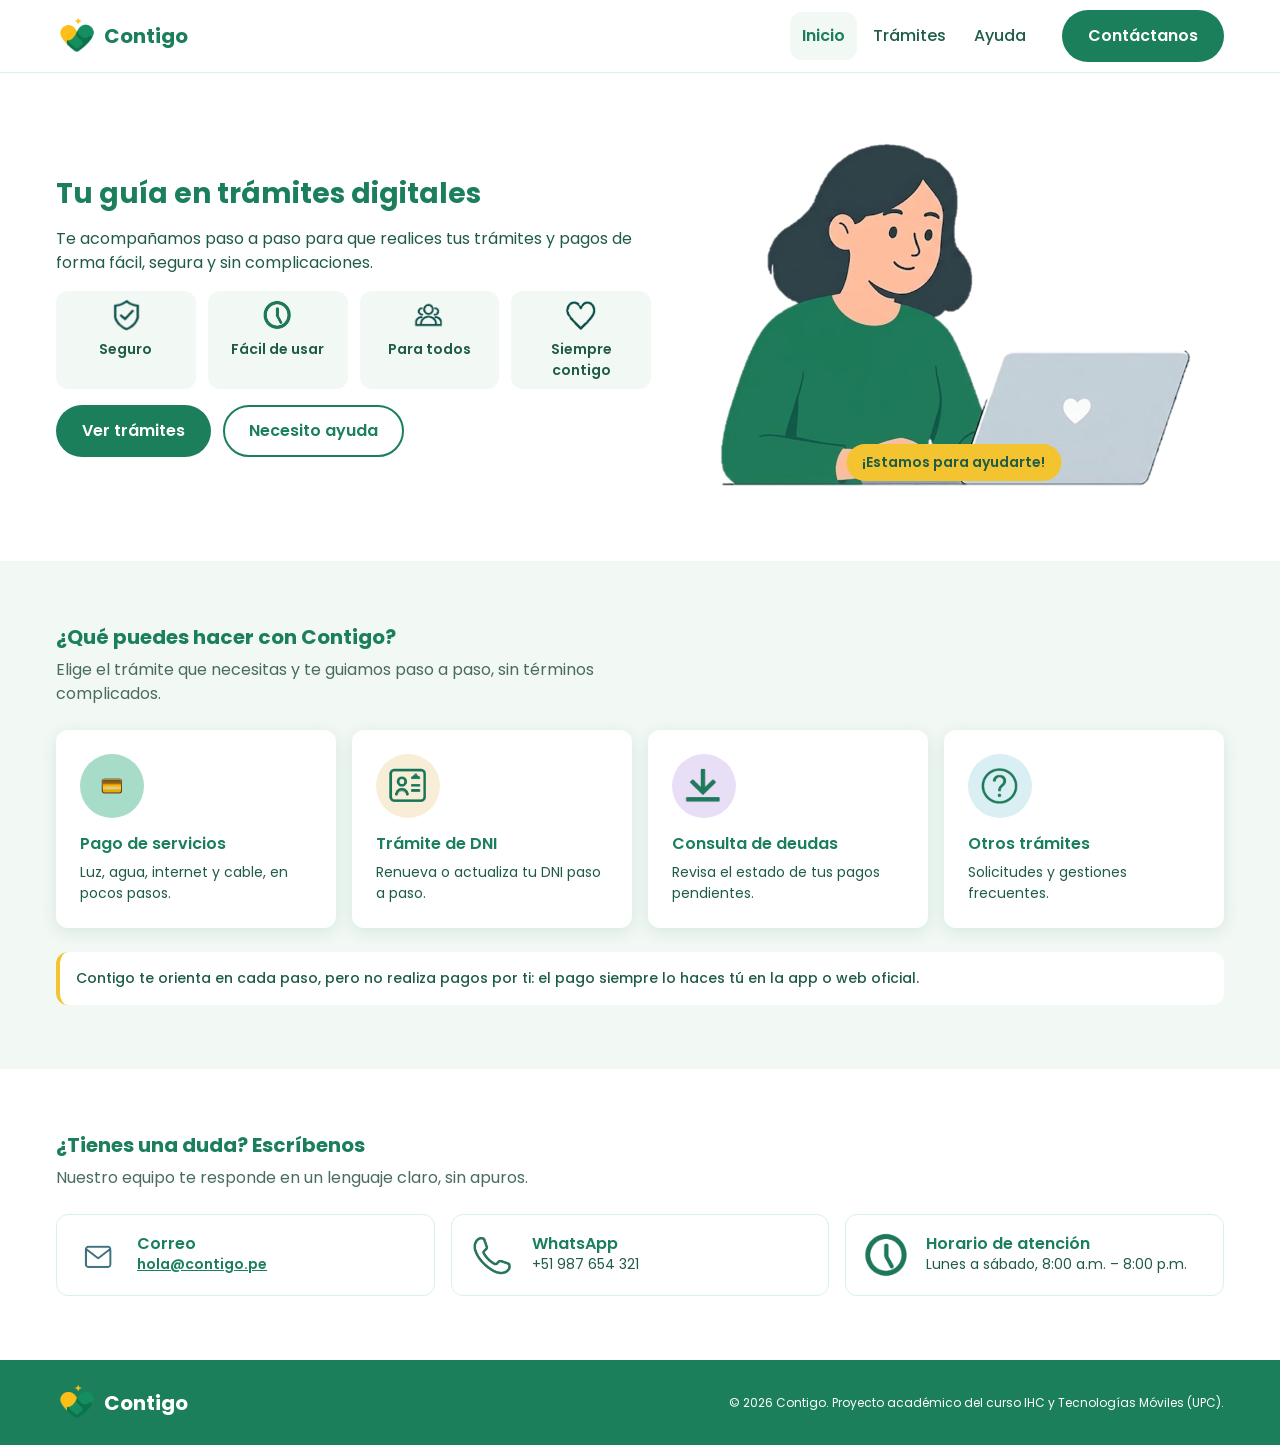
==== public/index.html @ 45f85ffb "Merge pull request #3 from Contigo-Upc/feature/landing-page feat: add landing page work in progress" ====
<!DOCTYPE html>
<html lang="es">
<head>
  <meta charset="UTF-8">
  <meta name="viewport" content="width=device-width, initial-scale=1.0">
  <meta name="description" content="Contigo te guía paso a paso para realizar tus trámites y pagos digitales de forma fácil y segura.">
  <title>Contigo | Tu guía en trámites digitales</title>
  <link rel="icon" href="favicon.ico">

  <link rel="preconnect" href="https://fonts.googleapis.com">
  <link rel="preconnect" href="https://fonts.gstatic.com" crossorigin>
  <link href="https://fonts.googleapis.com/css2?family=Poppins:wght@400;500;600;700&display=swap" rel="stylesheet">

  <link rel="stylesheet" href="assets/styles/styles.css">
</head>
<body>
  <a class="skip-link" href="#contenido">Saltar al contenido</a>

  <header class="site-header">
    <div class="container header-inner">
      <a class="brand" href="#inicio">
        <img src="assets/images/logo-icon.png" alt="">
        <span>Contigo</span>
      </a>

      <button class="menu-toggle" type="button" aria-expanded="false" aria-controls="main-menu" aria-label="Abrir menú">
        <svg viewBox="0 0 24 24" fill="none" stroke="currentColor" stroke-width="2" stroke-linecap="round" aria-hidden="true"><path d="M4 6h16M4 12h16M4 18h16"/></svg>
      </button>

      <nav id="main-menu" class="main-nav" aria-label="Navegación principal">
        <ul class="nav-links">
          <li><a href="#inicio" class="is-active" aria-current="true">Inicio</a></li>
          <li><a href="#tramites">Trámites</a></li>
          <li><a href="#ayuda">Ayuda</a></li>
        </ul>
        <a class="btn btn-primary" href="#ayuda">Contáctanos</a>
      </nav>
    </div>
  </header>

  <main id="contenido">
    <section id="inicio" class="section hero">
      <div class="container hero-grid">
        <div class="hero-text">
          <h1>Tu guía en trámites digitales</h1>
          <p class="hero-intro">
            Te acompañamos paso a paso para que realices tus trámites y pagos
            de forma fácil, segura y sin complicaciones.
          </p>

          <ul class="features">
            <li class="feature">
              <img src="assets/images/feature-secure.png" alt="">
              <span>Seguro</span>
            </li>
            <li class="feature">
              <img src="assets/images/feature-easy.png" alt="">
              <span>Fácil de usar</span>
            </li>
            <li class="feature">
              <img src="assets/images/feature-everyone.png" alt="">
              <span>Para todos</span>
            </li>
            <li class="feature">
              <img src="assets/images/feature-always.png" alt="">
              <span>Siempre contigo</span>
            </li>
          </ul>

          <div class="hero-actions">
            <a class="btn btn-primary" href="#tramites">Ver trámites</a>
            <a class="btn btn-secondary" href="#ayuda">Necesito ayuda</a>
          </div>
        </div>

        <figure class="hero-illustration">
          <img src="assets/images/illustration-laptop.png" alt="Mujer sonriente usando Contigo en su laptop">
          <figcaption class="hero-badge">¡Estamos para ayudarte!</figcaption>
        </figure>
      </div>
    </section>

    <section id="tramites" class="section section-soft">
      <div class="container">
        <div class="section-header">
          <h2>¿Qué puedes hacer con Contigo?</h2>
          <p>Elige el trámite que necesitas y te guiamos paso a paso, sin términos complicados.</p>
        </div>

        <ul class="services-grid">
          <li class="service-card">
            <span class="service-icon icon-bg-mint"><img src="assets/images/home-payments.png" alt=""></span>
            <h3>Pago de servicios</h3>
            <p>Luz, agua, internet y cable, en pocos pasos.</p>
          </li>
          <li class="service-card">
            <span class="service-icon icon-bg-cream"><img src="assets/images/service-dni.png" alt=""></span>
            <h3>Trámite de DNI</h3>
            <p>Renueva o actualiza tu DNI paso a paso.</p>
          </li>
          <li class="service-card">
            <span class="service-icon icon-bg-lilac"><img src="assets/images/service-debts.png" alt=""></span>
            <h3>Consulta de deudas</h3>
            <p>Revisa el estado de tus pagos pendientes.</p>
          </li>
          <li class="service-card">
            <span class="service-icon icon-bg-sky"><img src="assets/images/service-other.png" alt=""></span>
            <h3>Otros trámites</h3>
            <p>Solicitudes y gestiones frecuentes.</p>
          </li>
        </ul>

        <p class="services-note">
          Contigo te orienta en cada paso, pero no realiza pagos por ti:
          el pago siempre lo haces tú en la app o web oficial.
        </p>
      </div>
    </section>

    <section id="ayuda" class="section">
      <div class="container">
        <div class="section-header">
          <h2>¿Tienes una duda? Escríbenos</h2>
          <p>Nuestro equipo te responde en un lenguaje claro, sin apuros.</p>
        </div>

        <ul class="contact-list">
          <li class="contact-item">
            <img src="assets/images/icon-mail.png" alt="">
            <div>
              <h3>Correo</h3>
              <a href="mailto:hola@contigo.pe">hola@contigo.pe</a>
            </div>
          </li>
          <li class="contact-item">
            <img src="assets/images/icon-phone.png" alt="">
            <div>
              <h3>WhatsApp</h3>
              <p>+51 987 654 321</p>
            </div>
          </li>
          <li class="contact-item">
            <img src="assets/images/icon-clock.png" alt="">
            <div>
              <h3>Horario de atención</h3>
              <p>Lunes a sábado, 8:00 a.m. – 8:00 p.m.</p>
            </div>
          </li>
        </ul>
      </div>
    </section>
  </main>

  <footer class="site-footer">
    <div class="container footer-inner">
      <a class="brand brand-light" href="#inicio">
        <img src="assets/images/logo-icon.png" alt="">
        <span>Contigo</span>
      </a>
      <p class="footer-note">&copy; <span id="current-year"></span> Contigo. Proyecto académico del curso IHC y Tecnologías Móviles (UPC).</p>
    </div>
  </footer>

  <script src="assets/scripts/main.js"></script>
</body>
</html>
---- public/assets/styles/styles.css ----
:root {
  --color-primary: #1A7F5A;
  --color-primary-hover: #156A4B;
  --color-primary-light: #2FBF8A;
  --color-yellow: #F4C430;
  --color-cream: #F8EED7;
  --color-mint: #A7DCC8;
  --color-sky: #D9EFF4;
  --color-lilac: #E8DFF7;
  --color-mist: #F2F8F4;
  --color-white: #FFFFFF;
  --color-heading: #1A7F5A;
  --color-text: #1F5C46;
  --color-muted: #4A6B5F;

  --font-family: "Poppins", Arial, sans-serif;
  --text-h1: 28px;
  --text-h2: 20px;
  --text-h3: 16px;
  --text-body: 14px;
  --text-caption: 12px;

  --space-1: 4px;
  --space-2: 8px;
  --space-3: 12px;
  --space-4: 16px;
  --space-5: 24px;
  --space-6: 32px;

  --radius: 12px;
  --radius-pill: 999px;
  --touch-size: 48px;
  --container-width: 1200px;
  --shadow: 0 4px 16px rgba(26, 127, 90, 0.12);
  --focus-ring: 0 0 0 3px rgba(244, 196, 48, 0.8);
}

* {
  box-sizing: border-box;
}

html {
  scroll-behavior: smooth;
  scroll-padding-top: 88px;
}

body {
  margin: 0;
  font-family: var(--font-family);
  font-size: var(--text-body);
  line-height: 1.5;
  color: var(--color-text);
  background: var(--color-white);
}

h1,
h2,
h3 {
  margin: 0;
  line-height: 1.25;
  color: var(--color-heading);
}

h1 {
  font-size: var(--text-h1);
  font-weight: 700;
}

h2 {
  font-size: var(--text-h2);
  font-weight: 700;
}

h3 {
  font-size: var(--text-h3);
  font-weight: 600;
}

p {
  margin: 0;
}

ul {
  margin: 0;
  padding: 0;
  list-style: none;
}

img {
  max-width: 100%;
  height: auto;
}

a {
  color: var(--color-primary);
}

a:focus-visible,
button:focus-visible {
  outline: none;
  box-shadow: var(--focus-ring);
}

.skip-link {
  position: absolute;
  top: -100px;
  left: var(--space-4);
  z-index: 100;
  padding: var(--space-3) var(--space-4);
  border-radius: var(--radius);
  background: var(--color-primary);
  color: var(--color-white);
  font-weight: 600;
}

.skip-link:focus {
  top: var(--space-4);
}

.container {
  width: 100%;
  max-width: var(--container-width);
  margin: 0 auto;
  padding: 0 var(--space-4);
}

.btn {
  display: inline-flex;
  align-items: center;
  justify-content: center;
  min-height: var(--touch-size);
  padding: var(--space-3) var(--space-5);
  border: 2px solid transparent;
  border-radius: var(--radius-pill);
  font-family: inherit;
  font-size: var(--text-h3);
  font-weight: 600;
  text-decoration: none;
  cursor: pointer;
  transition: background-color 0.2s, color 0.2s;
}

.btn-primary {
  background: var(--color-primary);
  color: var(--color-white);
}

.btn-primary:hover {
  background: var(--color-primary-hover);
}

.btn-secondary {
  border-color: var(--color-primary);
  background: var(--color-white);
  color: var(--color-primary);
}

.btn-secondary:hover {
  background: var(--color-mist);
}

.site-header {
  position: sticky;
  top: 0;
  z-index: 50;
  border-bottom: 1px solid var(--color-sky);
  background: var(--color-white);
}

.header-inner {
  position: relative;
  display: flex;
  align-items: center;
  justify-content: space-between;
  min-height: 72px;
}

.brand {
  display: inline-flex;
  align-items: center;
  gap: var(--space-2);
  font-size: var(--text-h2);
  font-weight: 700;
  color: var(--color-primary);
  text-decoration: none;
}

.brand img {
  width: 40px;
  height: auto;
}

.menu-toggle {
  display: inline-flex;
  align-items: center;
  justify-content: center;
  width: var(--touch-size);
  height: var(--touch-size);
  border: 0;
  border-radius: var(--radius);
  background: var(--color-mist);
  color: var(--color-primary);
  cursor: pointer;
}

.menu-toggle svg {
  width: 28px;
  height: 28px;
}

.main-nav {
  position: absolute;
  top: 100%;
  right: 0;
  left: 0;
  display: none;
  flex-direction: column;
  gap: var(--space-4);
  padding: var(--space-4);
  border-bottom: 1px solid var(--color-sky);
  background: var(--color-white);
  box-shadow: var(--shadow);
}

.main-nav.is-open {
  display: flex;
}

.nav-links {
  display: flex;
  flex-direction: column;
  gap: var(--space-1);
}

.nav-links a {
  display: flex;
  align-items: center;
  min-height: var(--touch-size);
  padding: 0 var(--space-3);
  border-radius: var(--radius);
  font-size: var(--text-h3);
  font-weight: 500;
  color: var(--color-text);
  text-decoration: none;
}

.nav-links a:hover,
.nav-links a.is-active {
  background: var(--color-mist);
  color: var(--color-primary);
  font-weight: 600;
}

.section {
  padding: var(--space-6) 0;
}

.section-soft {
  background: var(--color-mist);
}

.section-header {
  display: flex;
  flex-direction: column;
  gap: var(--space-2);
  max-width: 640px;
  margin-bottom: var(--space-5);
}

.section-header p {
  font-size: var(--text-h3);
  color: var(--color-muted);
}

.hero-grid {
  display: grid;
  gap: var(--space-6);
  align-items: center;
}

.hero-text {
  display: flex;
  flex-direction: column;
  gap: var(--space-4);
}

.hero-intro {
  font-size: var(--text-h3);
}

.features {
  display: grid;
  grid-template-columns: repeat(2, 1fr);
  gap: var(--space-3);
}

.feature {
  display: flex;
  align-items: center;
  gap: var(--space-2);
  padding: var(--space-2) var(--space-3);
  border-radius: var(--radius);
  background: var(--color-mist);
  font-weight: 600;
}

.feature img {
  width: 32px;
  height: 32px;
  object-fit: contain;
}

.hero-actions {
  display: flex;
  flex-wrap: wrap;
  gap: var(--space-3);
}

.hero-illustration {
  position: relative;
  margin: 0;
  text-align: center;
}

.hero-illustration img {
  width: 100%;
  max-width: 480px;
}

.hero-badge {
  position: absolute;
  bottom: var(--space-4);
  left: 50%;
  padding: var(--space-2) var(--space-4);
  border-radius: var(--radius-pill);
  background: var(--color-yellow);
  font-weight: 600;
  color: var(--color-text);
  white-space: nowrap;
  transform: translateX(-50%);
}

.services-grid {
  display: grid;
  gap: var(--space-4);
}

.service-card {
  display: flex;
  flex-direction: column;
  gap: var(--space-2);
  padding: var(--space-5);
  border-radius: var(--radius);
  background: var(--color-white);
  box-shadow: var(--shadow);
}

.service-icon {
  display: inline-flex;
  align-items: center;
  justify-content: center;
  width: 64px;
  height: 64px;
  margin-bottom: var(--space-2);
  border-radius: 50%;
}

.service-icon img {
  width: 40px;
  height: 40px;
  object-fit: contain;
}

.icon-bg-mint {
  background: var(--color-mint);
}

.icon-bg-cream {
  background: var(--color-cream);
}

.icon-bg-lilac {
  background: var(--color-lilac);
}

.icon-bg-sky {
  background: var(--color-sky);
}

.services-note {
  margin-top: var(--space-5);
  padding: var(--space-4);
  border-left: 4px solid var(--color-yellow);
  border-radius: var(--radius);
  background: var(--color-white);
  font-weight: 500;
}

.contact-list {
  display: grid;
  gap: var(--space-4);
}

.contact-item {
  display: flex;
  align-items: center;
  gap: var(--space-4);
  padding: var(--space-4);
  border: 1px solid var(--color-sky);
  border-radius: var(--radius);
}

.contact-item img {
  width: 48px;
  height: 48px;
  object-fit: contain;
}

.contact-item a {
  font-weight: 600;
}

.site-footer {
  padding: var(--space-5) 0;
  background: var(--color-primary);
  color: var(--color-white);
}

.footer-inner {
  display: flex;
  flex-direction: column;
  align-items: flex-start;
  gap: var(--space-3);
}

.brand-light {
  color: var(--color-white);
}

.footer-note {
  font-size: var(--text-caption);
}

@media (min-width: 768px) {
  .services-grid {
    grid-template-columns: repeat(2, 1fr);
  }

  .contact-list {
    grid-template-columns: repeat(3, 1fr);
  }

  .footer-inner {
    flex-direction: row;
    align-items: center;
    justify-content: space-between;
  }
}

@media (min-width: 1080px) {
  .menu-toggle {
    display: none;
  }

  .main-nav {
    position: static;
    display: flex;
    flex-direction: row;
    align-items: center;
    gap: var(--space-5);
    padding: 0;
    border: 0;
    box-shadow: none;
  }

  .nav-links {
    flex-direction: row;
  }

  .section {
    padding: 64px 0;
  }

  .hero-grid {
    grid-template-columns: 1.1fr 1fr;
  }

  .features {
    grid-template-columns: repeat(4, 1fr);
  }

  .feature {
    flex-direction: column;
    text-align: center;
  }

  .services-grid {
    grid-template-columns: repeat(4, 1fr);
  }
}

@media (prefers-reduced-motion: reduce) {
  html {
    scroll-behavior: auto;
  }

  .btn {
    transition: none;
  }
}
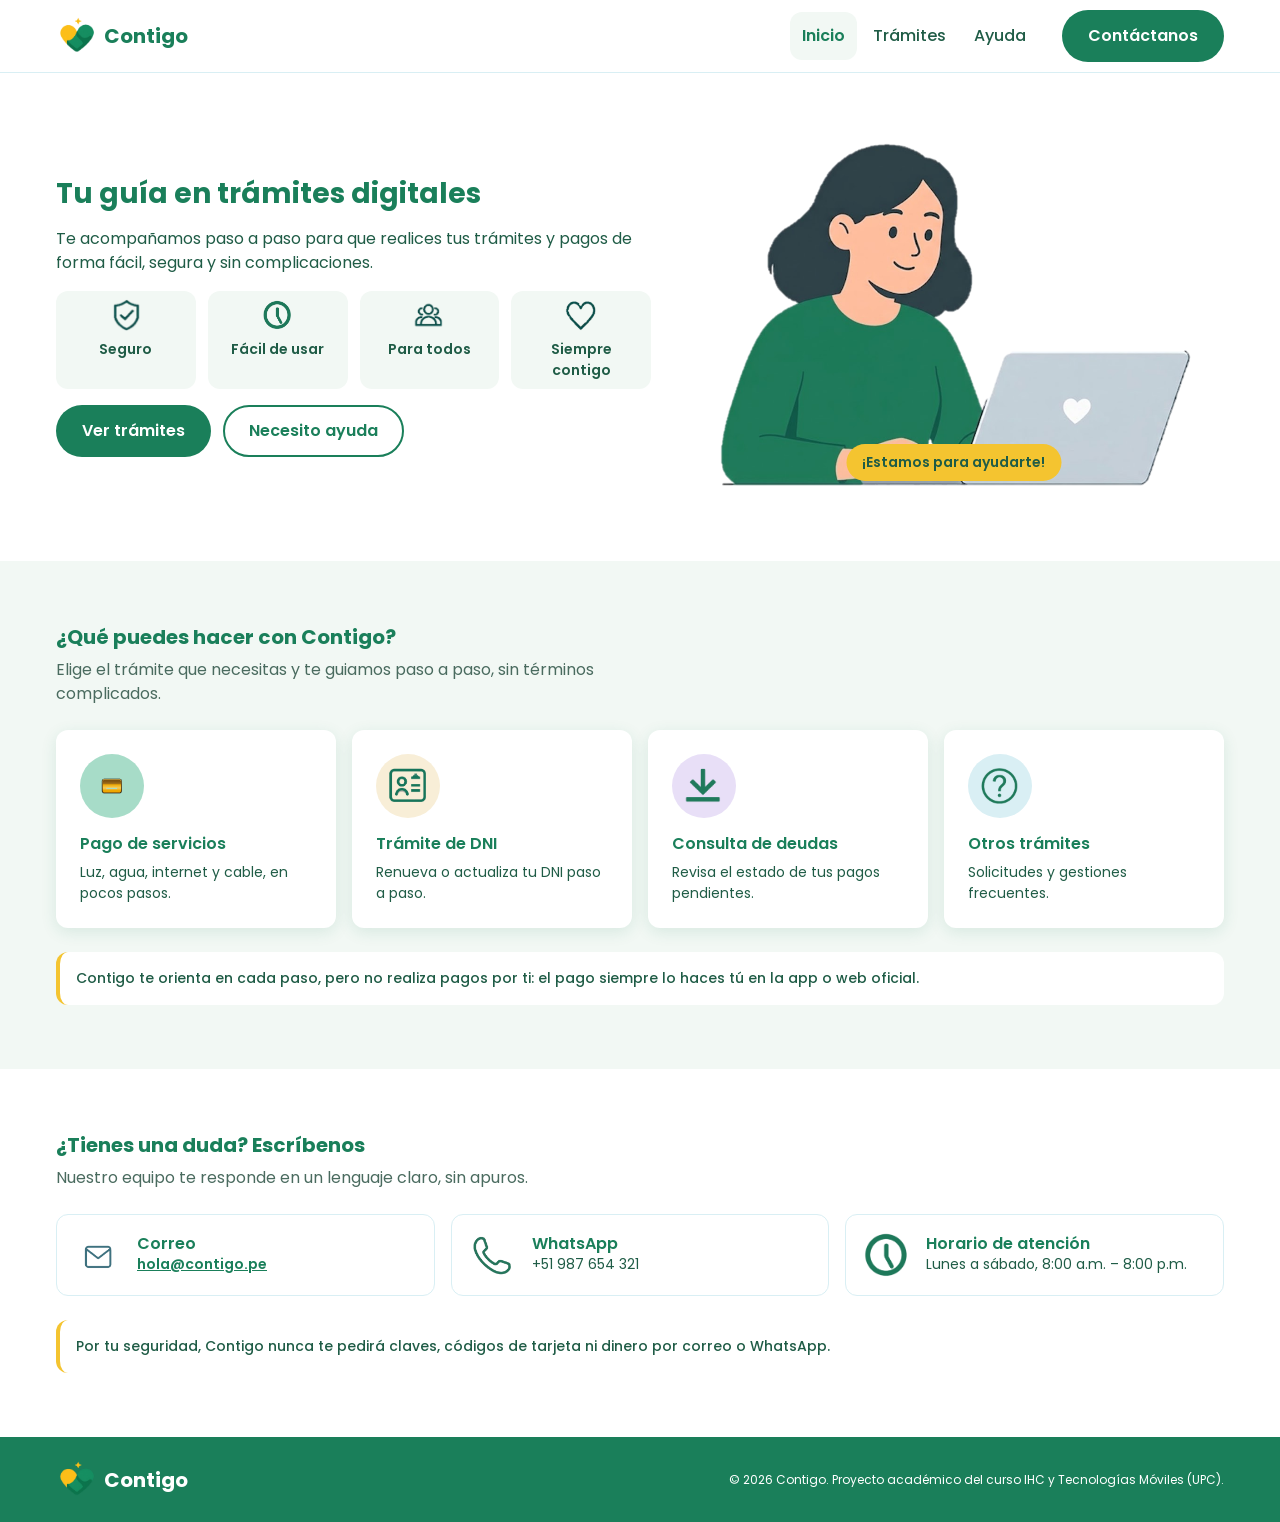
==== commit 41f3210c: "docs: add security note to help section" ====
--- a/public/index.html
+++ b/public/index.html
@@ -147,6 +147,11 @@
             </div>
           </li>
         </ul>
+
+         <p class="services-note">
+          Por tu seguridad, Contigo nunca te pedirá claves, códigos de tarjeta
+          ni dinero por correo o WhatsApp.
+        </p>
       </div>
     </section>
   </main>
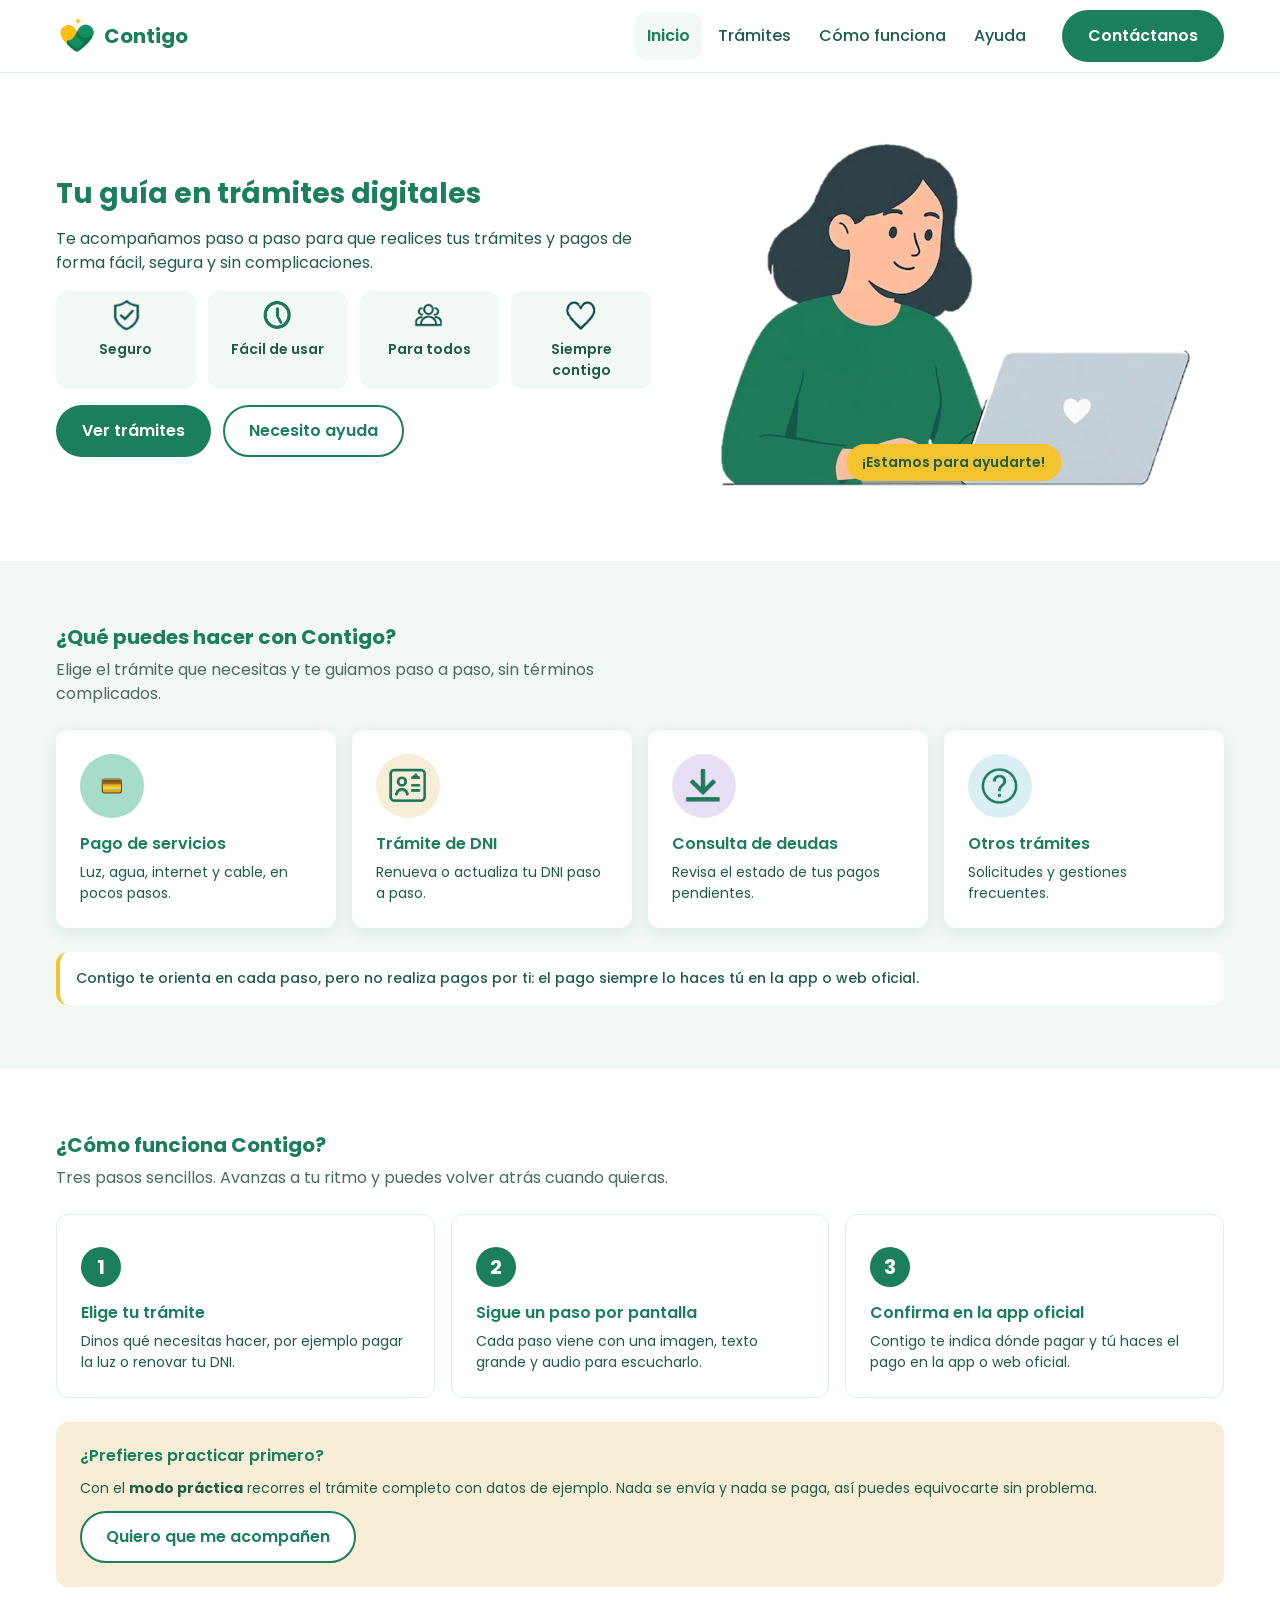
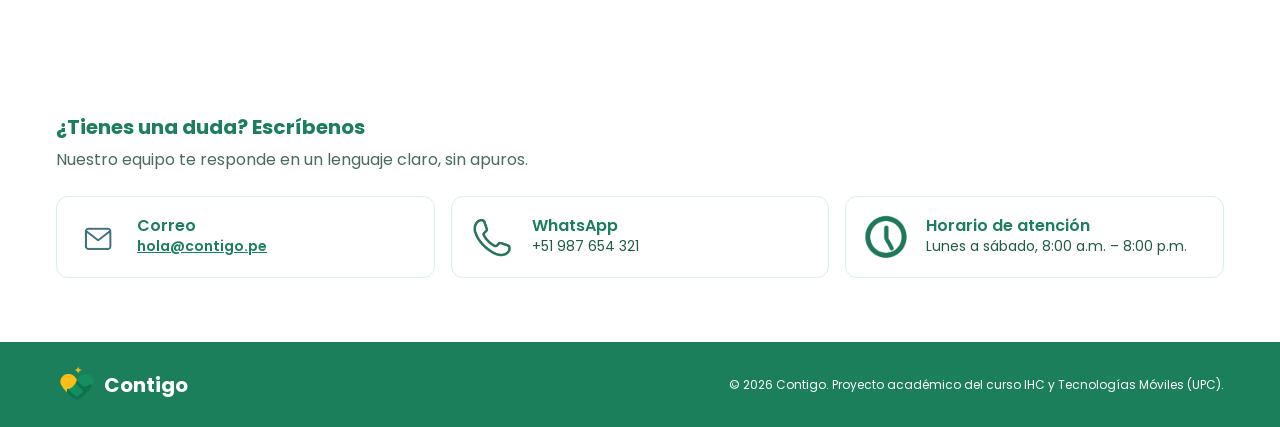
==== commit 36270c99: "feat: add how it works section with practice mode note" ====
--- a/public/index.html
+++ b/public/index.html
@@ -31,6 +31,7 @@
         <ul class="nav-links">
           <li><a href="#inicio" class="is-active" aria-current="true">Inicio</a></li>
           <li><a href="#tramites">Trámites</a></li>
+          <li><a href="#como-funciona">Cómo funciona</a></li>
           <li><a href="#ayuda">Ayuda</a></li>
         </ul>
         <a class="btn btn-primary" href="#ayuda">Contáctanos</a>
@@ -117,6 +118,42 @@
       </div>
     </section>
 
+    <section id="como-funciona" class="section">
+      <div class="container">
+        <div class="section-header">
+          <h2>¿Cómo funciona Contigo?</h2>
+          <p>Tres pasos sencillos. Avanzas a tu ritmo y puedes volver atrás cuando quieras.</p>
+        </div>
+
+        <ol class="steps">
+          <li class="step">
+            <span class="step-number" aria-hidden="true">1</span>
+            <h3>Elige tu trámite</h3>
+            <p>Dinos qué necesitas hacer, por ejemplo pagar la luz o renovar tu DNI.</p>
+          </li>
+          <li class="step">
+            <span class="step-number" aria-hidden="true">2</span>
+            <h3>Sigue un paso por pantalla</h3>
+            <p>Cada paso viene con una imagen, texto grande y audio para escucharlo.</p>
+          </li>
+          <li class="step">
+            <span class="step-number" aria-hidden="true">3</span>
+            <h3>Confirma en la app oficial</h3>
+            <p>Contigo te indica dónde pagar y tú haces el pago en la app o web oficial.</p>
+          </li>
+        </ol>
+
+        <div class="practice-note">
+          <h3>¿Prefieres practicar primero?</h3>
+          <p>
+            Con el <strong>modo práctica</strong> recorres el trámite completo con datos
+            de ejemplo. Nada se envía y nada se paga, así puedes equivocarte sin problema.
+          </p>
+          <a class="btn btn-secondary" href="#ayuda">Quiero que me acompañen</a>
+        </div>
+      </div>
+    </section>
+
     <section id="ayuda" class="section">
       <div class="container">
         <div class="section-header">
@@ -147,11 +184,6 @@
             </div>
           </li>
         </ul>
-
-         <p class="services-note">
-          Por tu seguridad, Contigo nunca te pedirá claves, códigos de tarjeta
-          ni dinero por correo o WhatsApp.
-        </p>
       </div>
     </section>
   </main>
--- a/public/assets/styles/styles.css
+++ b/public/assets/styles/styles.css
@@ -396,6 +396,51 @@
   font-weight: 500;
 }
 
+.steps {
+  display: grid;
+  gap: var(--space-4);
+  margin: 0;
+  padding: 0;
+  list-style: none;
+}
+
+.step {
+  position: relative;
+  display: flex;
+  flex-direction: column;
+  gap: var(--space-2);
+  padding: var(--space-5);
+  padding-top: var(--space-6);
+  border: 1px solid var(--color-sky);
+  border-radius: var(--radius);
+  background: var(--color-white);
+}
+
+.step-number {
+  display: inline-flex;
+  align-items: center;
+  justify-content: center;
+  width: 40px;
+  height: 40px;
+  margin-bottom: var(--space-2);
+  border-radius: 50%;
+  background: var(--color-primary);
+  color: var(--color-white);
+  font-size: var(--text-h2);
+  font-weight: 700;
+}
+
+.practice-note {
+  display: flex;
+  flex-direction: column;
+  align-items: flex-start;
+  gap: var(--space-3);
+  margin-top: var(--space-5);
+  padding: var(--space-5);
+  border-radius: var(--radius);
+  background: var(--color-cream);
+}
+
 .contact-list {
   display: grid;
   gap: var(--space-4);
@@ -444,6 +489,10 @@
 @media (min-width: 768px) {
   .services-grid {
     grid-template-columns: repeat(2, 1fr);
+  }
+
+  .steps {
+    grid-template-columns: repeat(3, 1fr);
   }
 
   .contact-list {
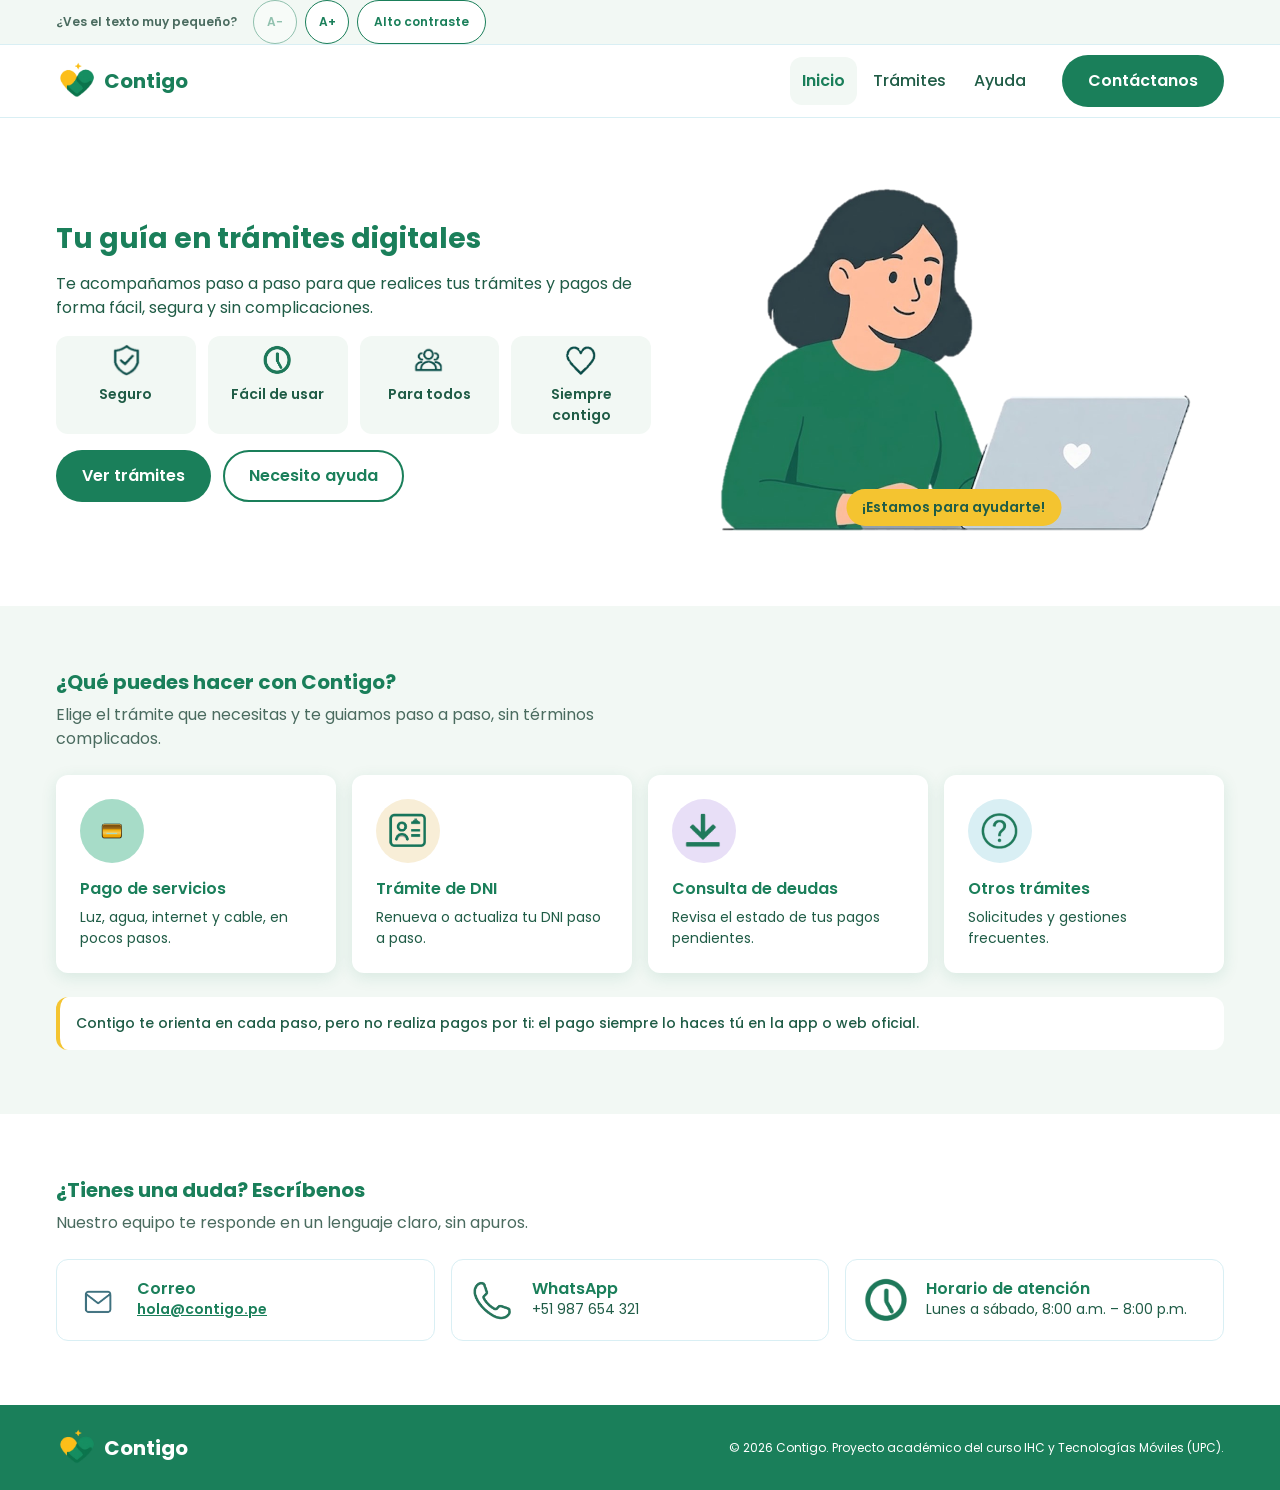
==== commit 79c43a9c: "feat: add accessibility bar for text size and contrast" ====
--- a/public/index.html
+++ b/public/index.html
@@ -16,6 +16,17 @@
 <body>
   <a class="skip-link" href="#contenido">Saltar al contenido</a>
 
+  <div class="a11y-bar">
+    <div class="container a11y-inner">
+      <p class="a11y-label" id="a11y-label">¿Ves el texto muy pequeño?</p>
+      <div class="a11y-actions" role="group" aria-labelledby="a11y-label">
+        <button class="a11y-btn" type="button" data-text-size="down" aria-label="Reducir el tamaño del texto">A<span aria-hidden="true">−</span></button>
+        <button class="a11y-btn" type="button" data-text-size="up" aria-label="Aumentar el tamaño del texto">A<span aria-hidden="true">+</span></button>
+        <button class="a11y-btn a11y-btn-wide" type="button" data-contrast="toggle" aria-pressed="false">Alto contraste</button>
+      </div>
+    </div>
+  </div>
+
   <header class="site-header">
     <div class="container header-inner">
       <a class="brand" href="#inicio">
@@ -31,7 +42,6 @@
         <ul class="nav-links">
           <li><a href="#inicio" class="is-active" aria-current="true">Inicio</a></li>
           <li><a href="#tramites">Trámites</a></li>
-          <li><a href="#como-funciona">Cómo funciona</a></li>
           <li><a href="#ayuda">Ayuda</a></li>
         </ul>
         <a class="btn btn-primary" href="#ayuda">Contáctanos</a>
@@ -118,42 +128,6 @@
       </div>
     </section>
 
-    <section id="como-funciona" class="section">
-      <div class="container">
-        <div class="section-header">
-          <h2>¿Cómo funciona Contigo?</h2>
-          <p>Tres pasos sencillos. Avanzas a tu ritmo y puedes volver atrás cuando quieras.</p>
-        </div>
-
-        <ol class="steps">
-          <li class="step">
-            <span class="step-number" aria-hidden="true">1</span>
-            <h3>Elige tu trámite</h3>
-            <p>Dinos qué necesitas hacer, por ejemplo pagar la luz o renovar tu DNI.</p>
-          </li>
-          <li class="step">
-            <span class="step-number" aria-hidden="true">2</span>
-            <h3>Sigue un paso por pantalla</h3>
-            <p>Cada paso viene con una imagen, texto grande y audio para escucharlo.</p>
-          </li>
-          <li class="step">
-            <span class="step-number" aria-hidden="true">3</span>
-            <h3>Confirma en la app oficial</h3>
-            <p>Contigo te indica dónde pagar y tú haces el pago en la app o web oficial.</p>
-          </li>
-        </ol>
-
-        <div class="practice-note">
-          <h3>¿Prefieres practicar primero?</h3>
-          <p>
-            Con el <strong>modo práctica</strong> recorres el trámite completo con datos
-            de ejemplo. Nada se envía y nada se paga, así puedes equivocarte sin problema.
-          </p>
-          <a class="btn btn-secondary" href="#ayuda">Quiero que me acompañen</a>
-        </div>
-      </div>
-    </section>
-
     <section id="ayuda" class="section">
       <div class="container">
         <div class="section-header">
--- a/public/assets/styles/styles.css
+++ b/public/assets/styles/styles.css
@@ -39,6 +39,108 @@
   box-sizing: border-box;
 }
 
+html.text-size-lg {
+  --text-h1: 32px;
+  --text-h2: 23px;
+  --text-h3: 18px;
+  --text-body: 16px;
+  --text-caption: 14px;
+}
+
+html.text-size-xl {
+  --text-h1: 36px;
+  --text-h2: 26px;
+  --text-h3: 20px;
+  --text-body: 18px;
+  --text-caption: 16px;
+}
+
+html.high-contrast {
+  --color-primary: #0B4F38;
+  --color-primary-hover: #063E2C;
+  --color-heading: #0B4F38;
+  --color-text: #14241D;
+  --color-muted: #243730;
+  --color-mist: #FFFFFF;
+  --color-sky: #0B4F38;
+}
+
+html.high-contrast body {
+  background: var(--color-white);
+}
+
+html.high-contrast .service-card,
+html.high-contrast .step,
+html.high-contrast .contact-item,
+html.high-contrast .feature {
+  border: 2px solid var(--color-primary);
+  box-shadow: none;
+}
+
+html.high-contrast .section-soft {
+  background: var(--color-white);
+  border-top: 2px solid var(--color-primary);
+  border-bottom: 2px solid var(--color-primary);
+}
+
+.a11y-bar {
+  border-bottom: 1px solid var(--color-sky);
+  background: var(--color-mist);
+}
+
+.a11y-inner {
+  display: flex;
+  flex-wrap: wrap;
+  align-items: center;
+  gap: var(--space-2) var(--space-4);
+  padding-top: var(--space-2);
+  padding-bottom: var(--space-2);
+}
+
+.a11y-label {
+  font-size: var(--text-caption);
+  font-weight: 600;
+  color: var(--color-muted);
+}
+
+.a11y-actions {
+  display: flex;
+  flex-wrap: wrap;
+  gap: var(--space-2);
+}
+
+.a11y-btn {
+  min-width: 44px;
+  min-height: 44px;
+  padding: 0 var(--space-3);
+  border: 1px solid var(--color-primary);
+  border-radius: var(--radius-pill);
+  background: var(--color-white);
+  font-family: inherit;
+  font-size: var(--text-caption);
+  font-weight: 600;
+  color: var(--color-primary);
+  cursor: pointer;
+}
+
+.a11y-btn:hover {
+  background: var(--color-mint);
+}
+
+.a11y-btn[aria-pressed="true"] {
+  background: var(--color-primary);
+  color: var(--color-white);
+}
+
+.a11y-btn[disabled] {
+  opacity: 0.45;
+  cursor: not-allowed;
+}
+
+.a11y-btn-wide {
+  padding: 0 var(--space-4);
+}
+
 html {
   scroll-behavior: smooth;
   scroll-padding-top: 88px;
@@ -396,51 +498,6 @@
   font-weight: 500;
 }
 
-.steps {
-  display: grid;
-  gap: var(--space-4);
-  margin: 0;
-  padding: 0;
-  list-style: none;
-}
-
-.step {
-  position: relative;
-  display: flex;
-  flex-direction: column;
-  gap: var(--space-2);
-  padding: var(--space-5);
-  padding-top: var(--space-6);
-  border: 1px solid var(--color-sky);
-  border-radius: var(--radius);
-  background: var(--color-white);
-}
-
-.step-number {
-  display: inline-flex;
-  align-items: center;
-  justify-content: center;
-  width: 40px;
-  height: 40px;
-  margin-bottom: var(--space-2);
-  border-radius: 50%;
-  background: var(--color-primary);
-  color: var(--color-white);
-  font-size: var(--text-h2);
-  font-weight: 700;
-}
-
-.practice-note {
-  display: flex;
-  flex-direction: column;
-  align-items: flex-start;
-  gap: var(--space-3);
-  margin-top: var(--space-5);
-  padding: var(--space-5);
-  border-radius: var(--radius);
-  background: var(--color-cream);
-}
-
 .contact-list {
   display: grid;
   gap: var(--space-4);
@@ -489,10 +546,6 @@
 @media (min-width: 768px) {
   .services-grid {
     grid-template-columns: repeat(2, 1fr);
-  }
-
-  .steps {
-    grid-template-columns: repeat(3, 1fr);
   }
 
   .contact-list {
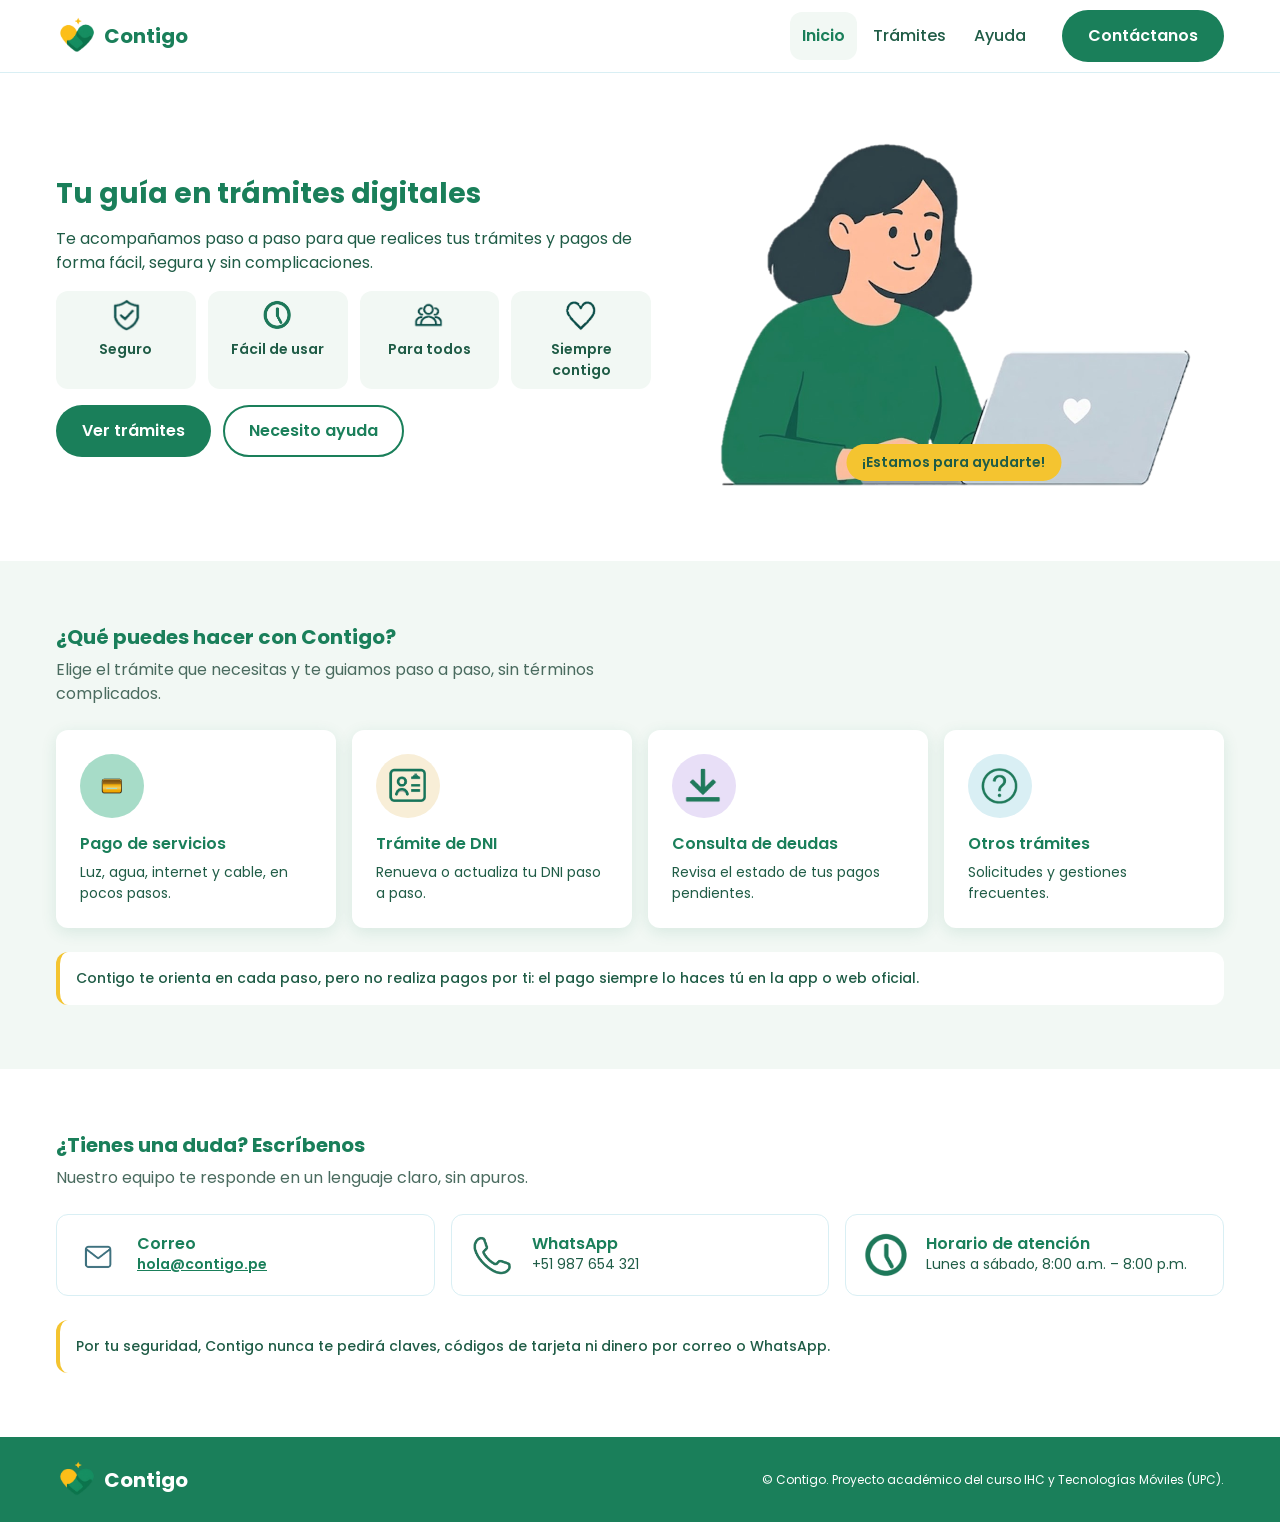
==== commit 4c02a4da: "Merge pull request #6 from Contigo-Upc/feature/help-security-note docs: add security note to help se" ====
--- a/public/index.html
+++ b/public/index.html
@@ -15,17 +15,6 @@
 </head>
 <body>
   <a class="skip-link" href="#contenido">Saltar al contenido</a>
-
-  <div class="a11y-bar">
-    <div class="container a11y-inner">
-      <p class="a11y-label" id="a11y-label">¿Ves el texto muy pequeño?</p>
-      <div class="a11y-actions" role="group" aria-labelledby="a11y-label">
-        <button class="a11y-btn" type="button" data-text-size="down" aria-label="Reducir el tamaño del texto">A<span aria-hidden="true">−</span></button>
-        <button class="a11y-btn" type="button" data-text-size="up" aria-label="Aumentar el tamaño del texto">A<span aria-hidden="true">+</span></button>
-        <button class="a11y-btn a11y-btn-wide" type="button" data-contrast="toggle" aria-pressed="false">Alto contraste</button>
-      </div>
-    </div>
-  </div>
 
   <header class="site-header">
     <div class="container header-inner">
@@ -158,6 +147,11 @@
             </div>
           </li>
         </ul>
+
+         <p class="services-note">
+          Por tu seguridad, Contigo nunca te pedirá claves, códigos de tarjeta
+          ni dinero por correo o WhatsApp.
+        </p>
       </div>
     </section>
   </main>
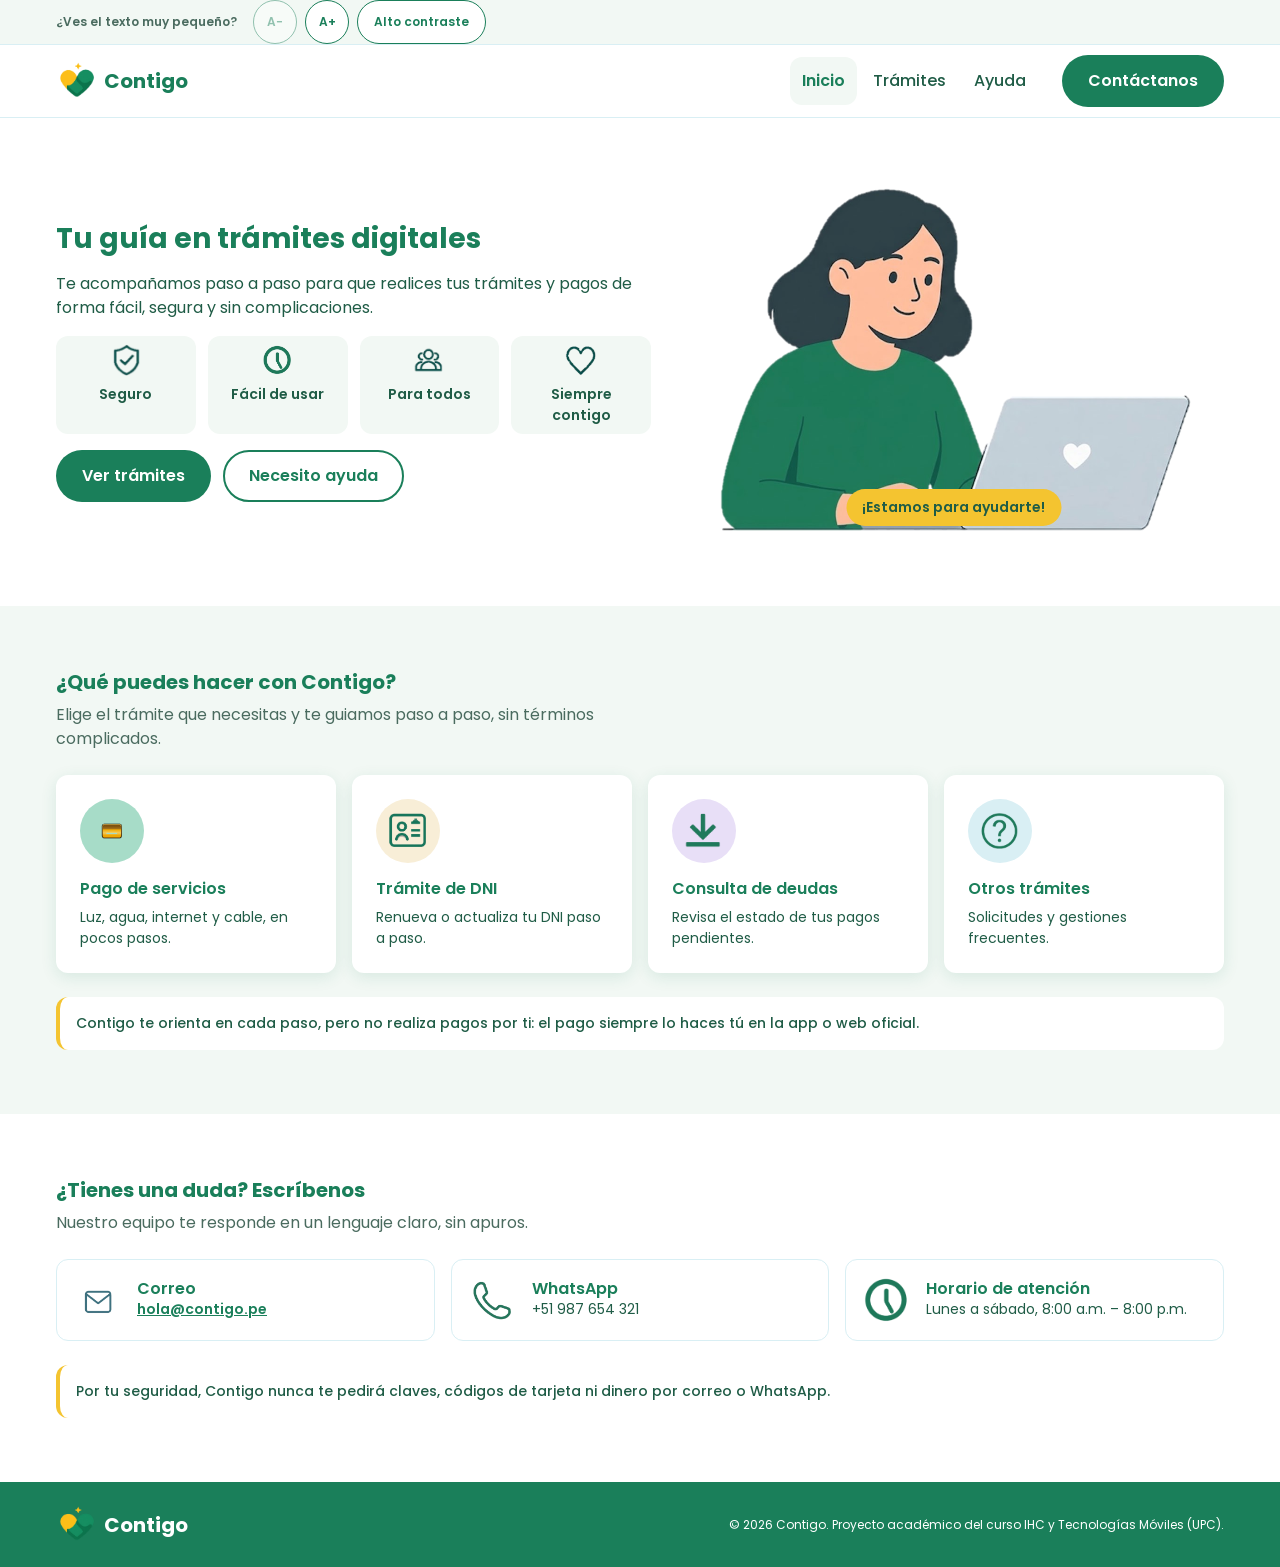
==== commit 984fc317: "Merge pull request #8 from Contigo-Upc/feature/accessibility-controls feat: add accessibility contro" ====
--- a/public/index.html
+++ b/public/index.html
@@ -15,6 +15,17 @@
 </head>
 <body>
   <a class="skip-link" href="#contenido">Saltar al contenido</a>
+
+  <div class="a11y-bar">
+    <div class="container a11y-inner">
+      <p class="a11y-label" id="a11y-label">¿Ves el texto muy pequeño?</p>
+      <div class="a11y-actions" role="group" aria-labelledby="a11y-label">
+        <button class="a11y-btn" type="button" data-text-size="down" aria-label="Reducir el tamaño del texto">A<span aria-hidden="true">−</span></button>
+        <button class="a11y-btn" type="button" data-text-size="up" aria-label="Aumentar el tamaño del texto">A<span aria-hidden="true">+</span></button>
+        <button class="a11y-btn a11y-btn-wide" type="button" data-contrast="toggle" aria-pressed="false">Alto contraste</button>
+      </div>
+    </div>
+  </div>
 
   <header class="site-header">
     <div class="container header-inner">
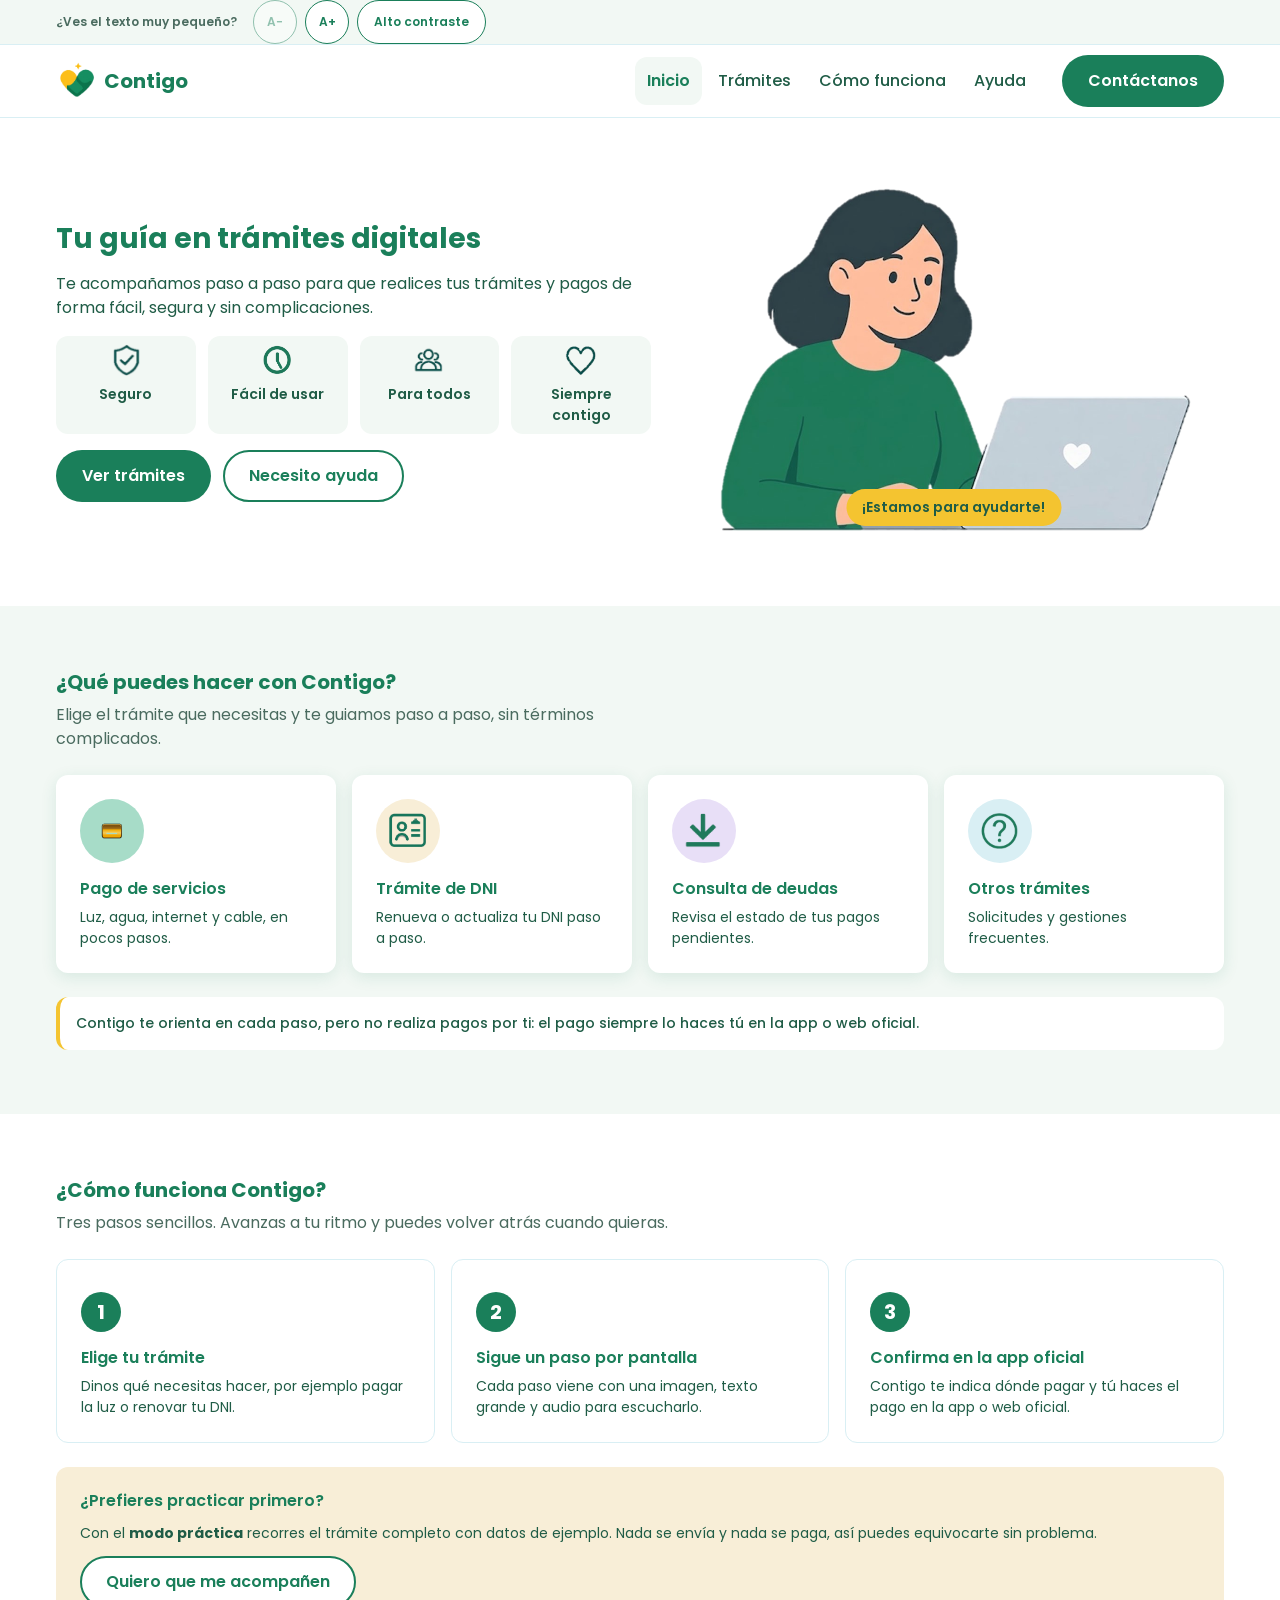
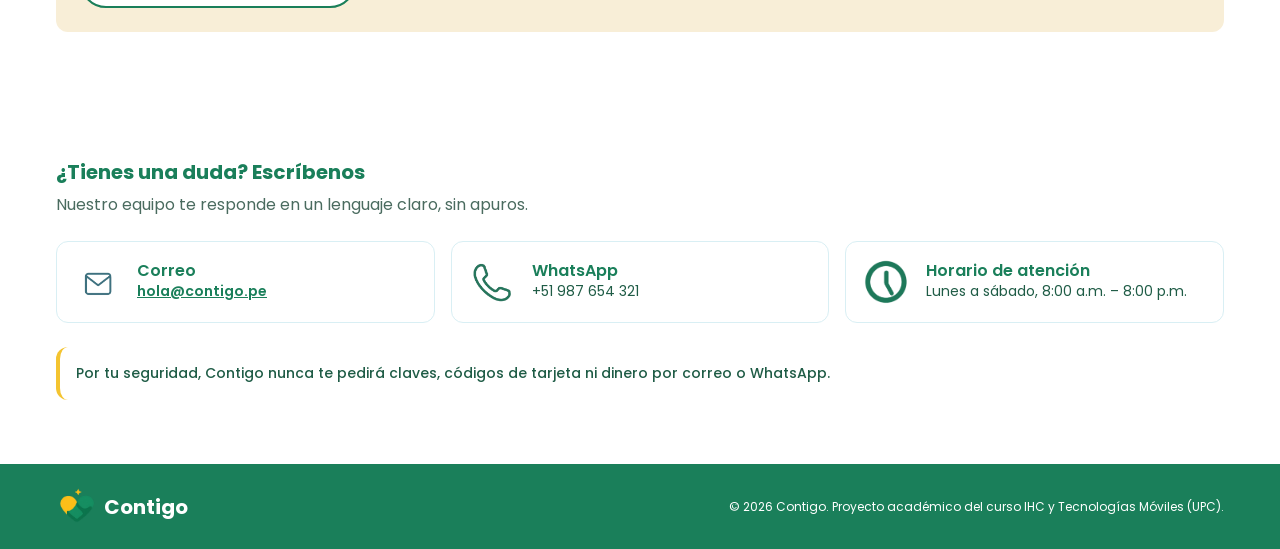
==== commit 0a7d693d: "Merge pull request #7 from Contigo-Upc/feature/how-it-works feat: add how it works section" ====
--- a/public/index.html
+++ b/public/index.html
@@ -42,6 +42,7 @@
         <ul class="nav-links">
           <li><a href="#inicio" class="is-active" aria-current="true">Inicio</a></li>
           <li><a href="#tramites">Trámites</a></li>
+          <li><a href="#como-funciona">Cómo funciona</a></li>
           <li><a href="#ayuda">Ayuda</a></li>
         </ul>
         <a class="btn btn-primary" href="#ayuda">Contáctanos</a>
@@ -128,6 +129,42 @@
       </div>
     </section>
 
+    <section id="como-funciona" class="section">
+      <div class="container">
+        <div class="section-header">
+          <h2>¿Cómo funciona Contigo?</h2>
+          <p>Tres pasos sencillos. Avanzas a tu ritmo y puedes volver atrás cuando quieras.</p>
+        </div>
+
+        <ol class="steps">
+          <li class="step">
+            <span class="step-number" aria-hidden="true">1</span>
+            <h3>Elige tu trámite</h3>
+            <p>Dinos qué necesitas hacer, por ejemplo pagar la luz o renovar tu DNI.</p>
+          </li>
+          <li class="step">
+            <span class="step-number" aria-hidden="true">2</span>
+            <h3>Sigue un paso por pantalla</h3>
+            <p>Cada paso viene con una imagen, texto grande y audio para escucharlo.</p>
+          </li>
+          <li class="step">
+            <span class="step-number" aria-hidden="true">3</span>
+            <h3>Confirma en la app oficial</h3>
+            <p>Contigo te indica dónde pagar y tú haces el pago en la app o web oficial.</p>
+          </li>
+        </ol>
+
+        <div class="practice-note">
+          <h3>¿Prefieres practicar primero?</h3>
+          <p>
+            Con el <strong>modo práctica</strong> recorres el trámite completo con datos
+            de ejemplo. Nada se envía y nada se paga, así puedes equivocarte sin problema.
+          </p>
+          <a class="btn btn-secondary" href="#ayuda">Quiero que me acompañen</a>
+        </div>
+      </div>
+    </section>
+
     <section id="ayuda" class="section">
       <div class="container">
         <div class="section-header">
--- a/public/assets/styles/styles.css
+++ b/public/assets/styles/styles.css
@@ -498,6 +498,51 @@
   font-weight: 500;
 }
 
+.steps {
+  display: grid;
+  gap: var(--space-4);
+  margin: 0;
+  padding: 0;
+  list-style: none;
+}
+
+.step {
+  position: relative;
+  display: flex;
+  flex-direction: column;
+  gap: var(--space-2);
+  padding: var(--space-5);
+  padding-top: var(--space-6);
+  border: 1px solid var(--color-sky);
+  border-radius: var(--radius);
+  background: var(--color-white);
+}
+
+.step-number {
+  display: inline-flex;
+  align-items: center;
+  justify-content: center;
+  width: 40px;
+  height: 40px;
+  margin-bottom: var(--space-2);
+  border-radius: 50%;
+  background: var(--color-primary);
+  color: var(--color-white);
+  font-size: var(--text-h2);
+  font-weight: 700;
+}
+
+.practice-note {
+  display: flex;
+  flex-direction: column;
+  align-items: flex-start;
+  gap: var(--space-3);
+  margin-top: var(--space-5);
+  padding: var(--space-5);
+  border-radius: var(--radius);
+  background: var(--color-cream);
+}
+
 .contact-list {
   display: grid;
   gap: var(--space-4);
@@ -546,6 +591,10 @@
 @media (min-width: 768px) {
   .services-grid {
     grid-template-columns: repeat(2, 1fr);
+  }
+
+  .steps {
+    grid-template-columns: repeat(3, 1fr);
   }
 
   .contact-list {
